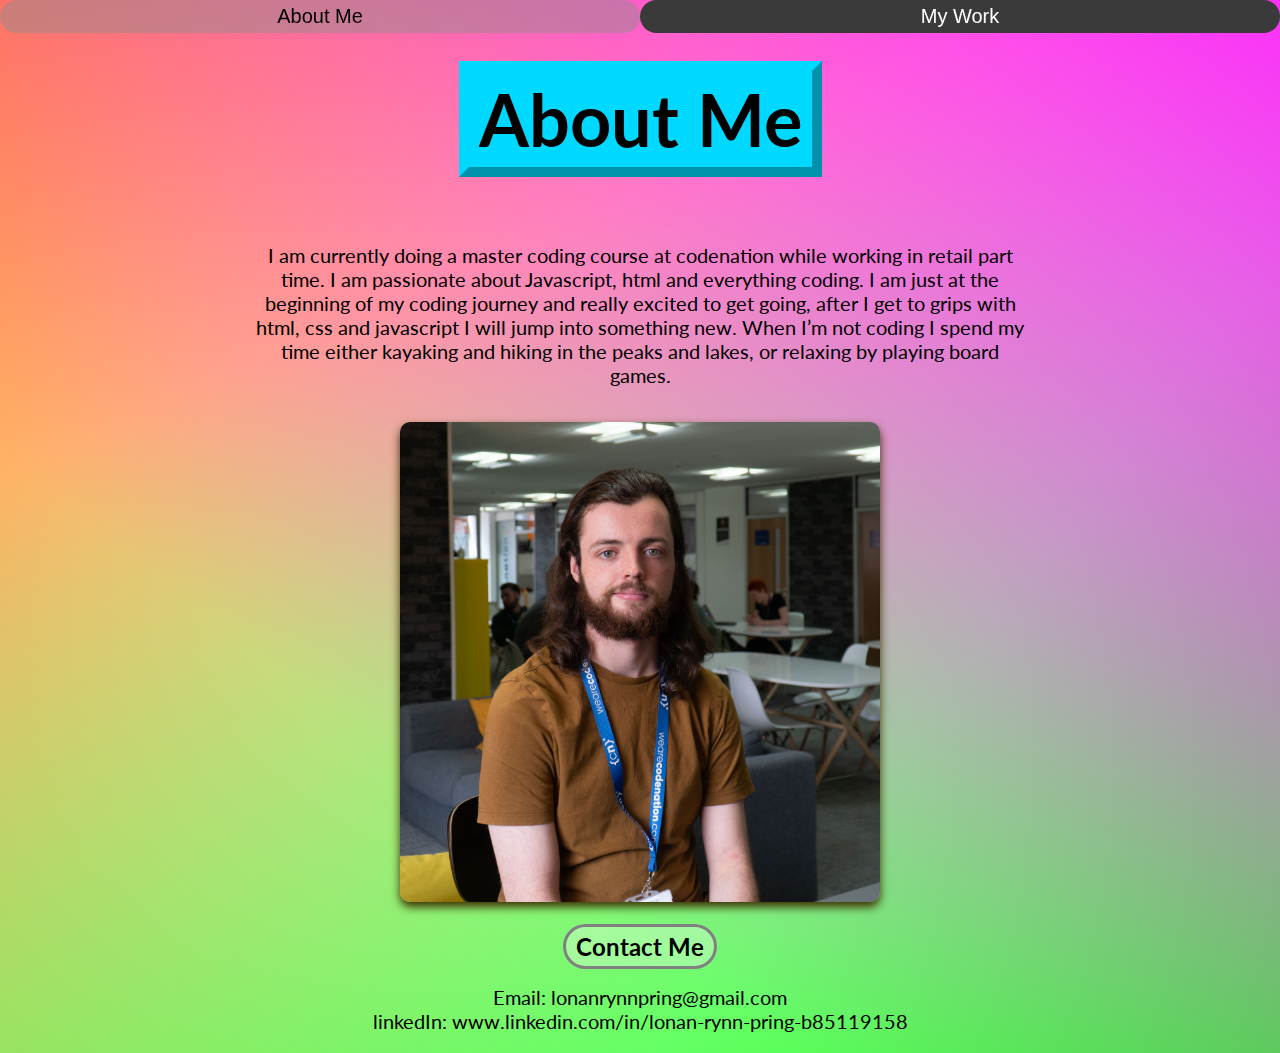
==== index.html @ 4b66cc76 "first commit" ====
<!DOCTYPE html>
<html lang="en">
<head>
    <meta charset="UTF-8">
    <link rel="stylesheet" type="text/css" href="main.css">
    <title>Portfolio</title>
</head>
<body>
    <div class="all">
    <div>
        <div class="container stick">
            <a class="box box1 selected" href="index.html">About Me</a>
            <a class="box box2" href="page2.html">My Work</a>
            <!-- <a class="box box3" href="page3.html">My Qualifications</a> -->
                        
        </div>
    </div>
        <br>
        <br>
        <br>
        <br>
    <h1 class="top">About Me</h1>
    <br>
    <br>
    <br>
    <div class="middle">
        <br>
        <br>
        <p>I am currently doing a master coding course at codenation while working in retail part time. I am passionate about Javascript, html and everything coding. I am just at the beginning of my coding journey and really excited to get going, after I get to grips with html, css and javascript I will jump into something new. When I’m not coding I spend my time either kayaking and hiking in the peaks and lakes, or relaxing by playing board games.
        </p>
        <img id="myImage" src="images/me.jpg" alt="profile picture">        
    </div>
    <div class="middle">
        <h2>Contact Me</h2>
        <br>
        <br>
        <p>Email: lonanrynnpring@gmail.com
            <br>
            linkedIn: www.linkedin.com/in/lonan-rynn-pring-b85119158
        </p>        
    </div>
    </div>
    
</body>
</html>
---- main.css ----
@import url('https://fonts.googleapis.com/css?family=Lato&display=swap');
* {
    text-align: center;
    margin:0;
    padding:0; 
    font-family: 'Lato', sans-serif;
}
body{
    box-sizing: border-box;
    background-image: linear-gradient(217deg, rgba(255, 0, 255, 0.8), rgba(255,0,255,0) 70.71%),
    linear-gradient(336deg, rgba(0, 255, 0, 0.8), rgba(0,255,0,0) 70.71%),
    linear-gradient(127deg, rgba(255, 128, 0, 0.8), rgba(255,128,0,0) 70.71%);
    background-size: cover;
    background-repeat: no-repeat;
}
h1 {
    font-size: 72px;
    text-align: center;
    background-color:rgb(0, 217, 255);
    display:inline;
    border-style: outset;
    border-color: rgb(0, 217, 255);
    border-width: 10px;
    padding: 5px 10px;
  } 
h2 {
    display: inline; 
    padding-left:10px;
    padding-right:10px;
    padding-top:5px;
    padding-bottom:5px;
    border-style: solid;
    border-color: grey;
    border-radius: 25px;
    background-color: rgba(255, 255, 255, 0.303);
    
}
h3{
    font-size:23px;
}
h4{
    font-size:23px;
}
p {
    display: block;
    padding-top: 5px;
    padding-right: 20%;
    padding-bottom: 5px;
    padding-left: 20%;
    background-clip: content-box;
    margin-bottom:15px;
    font-size:20px;
    align-content: center;
    
}
abbr {
    font-style: bold;
    font-weight: bold;
}
li {
    font-size:20px;
}

.link{
    display:inline-block;
    border: solid 1px white;
    background: rgba(0,0,128, 0.5);
    color: white;
    text-decoration:none;
    padding:10px;
    border-radius:25px;
    
}
.link:hover{
    border:solid 1px #CCC;
    background: #3a3a3a85;
    color: #CCC;
}
.top{
    box-sizing:border-box;
    /*top: 125px;*/
    /*padding-bottom: 75px;*/
    position:relative;
}
.middle{
    position:relative;
    /*top: 90px;*/
}
/*.myImage{
    background: url("images/mamtor.jpg");
    width: 360px;
    height: 480px;
    display: block;
    margin-left: auto;
    margin-right: auto;
    margin-top: 30px;
    margin-bottom: 30px;
    border-radius: 10px;
    box-shadow: 0px 5px 10px #3c2f00;
}*/


.box {
    color:white;
    font-size: 20px;
    font-family: sans-serif;
    text-align: center;
    padding:5px;
    flex: 1;
    border-radius: 25px;
    text-decoration:none;
}
.box:hover { 
    background:white;
    color:#3a3a3a
}
.box1 { background: #000000;;}
  
.box2 { background:#3a3a3a;}

.box3 { background:#7c7c7c;}


.container {
    display: flex;
}

.stick{
    position:fixed;
    width:100%;
    z-index: 1;
}
.selected{
    background-color:rgba(140, 140, 140, 0.459);
    color:black;
}
.screenshot{
    
        max-width:50%;
        max-height:50%;
      
}
.trello{
    font-size: 20px;
}
.backtotop{
    /*border: solid 1px yellow;*/
    background: rgba(0, 0, 0, 0.5);
    color: rgb(255, 255, 255);
    text-decoration:none;
    padding:10px;
    border-radius:25px;
}
#myImage{
    background: url("images/me.jpg");
    width: 480px;
    height: 480px;
    display: block;
    margin-left: auto;
    margin-right: auto;
    margin-top: 30px;
    margin-bottom: 30px;
    border-radius: 10px;
    box-shadow: 0px 5px 10px #3c2f00;
}
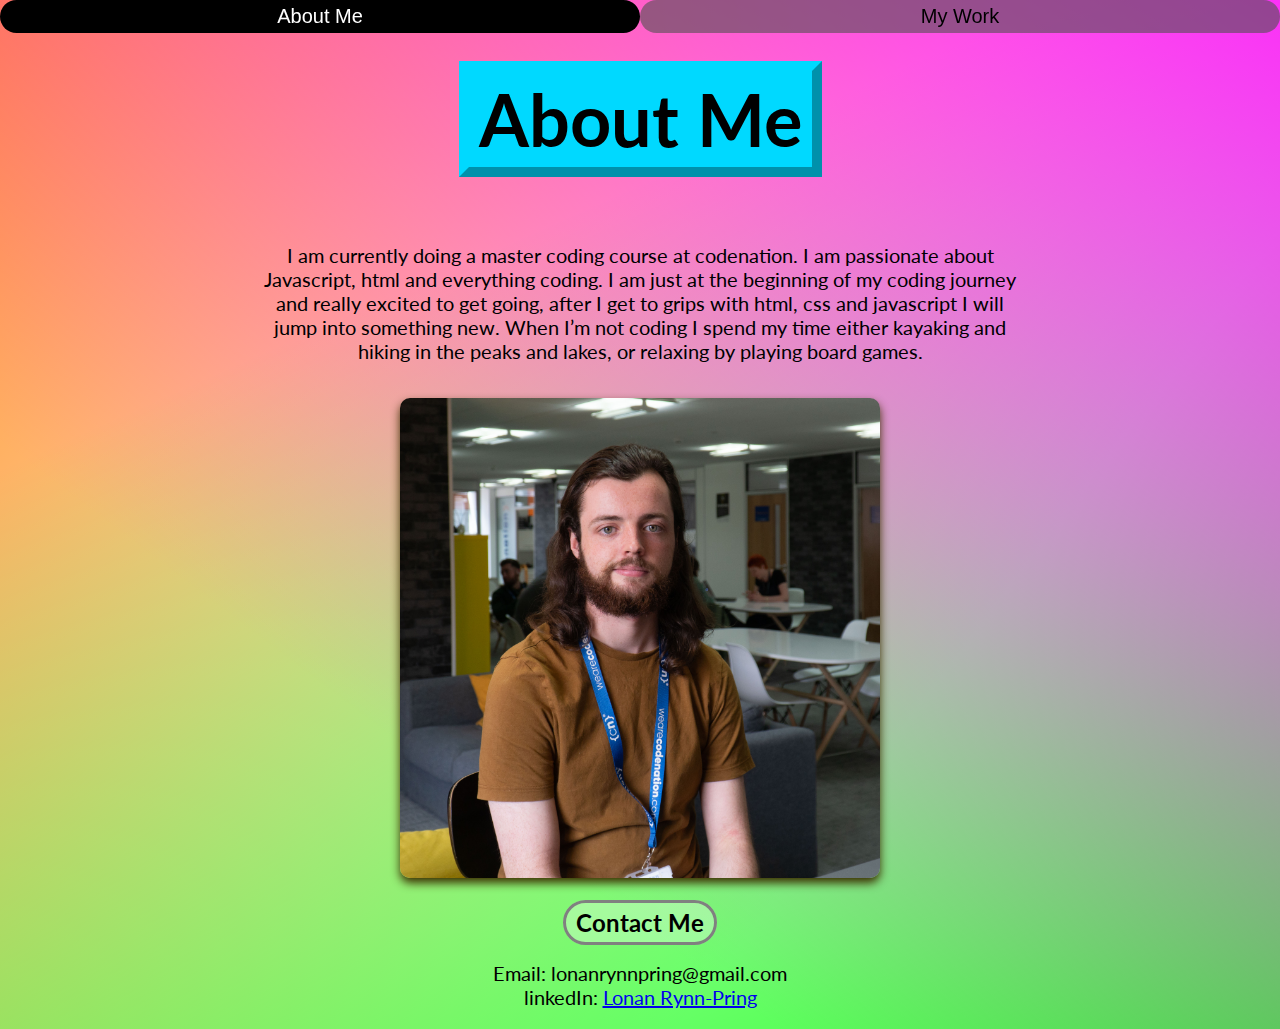
==== commit 6469c73d: "updates, added calculator and to do list" ====
--- a/index.html
+++ b/index.html
@@ -26,7 +26,7 @@
     <div class="middle">
         <br>
         <br>
-        <p>I am currently doing a master coding course at codenation while working in retail part time. I am passionate about Javascript, html and everything coding. I am just at the beginning of my coding journey and really excited to get going, after I get to grips with html, css and javascript I will jump into something new. When I’m not coding I spend my time either kayaking and hiking in the peaks and lakes, or relaxing by playing board games.
+        <p>I am currently doing a master coding course at codenation. I am passionate about Javascript, html and everything coding. I am just at the beginning of my coding journey and really excited to get going, after I get to grips with html, css and javascript I will jump into something new. When I’m not coding I spend my time either kayaking and hiking in the peaks and lakes, or relaxing by playing board games.
         </p>
         <img id="myImage" src="images/me.jpg" alt="profile picture">        
     </div>
@@ -34,9 +34,10 @@
         <h2>Contact Me</h2>
         <br>
         <br>
-        <p>Email: lonanrynnpring@gmail.com
+        <p>
+            Email: lonanrynnpring@gmail.com
             <br>
-            linkedIn: www.linkedin.com/in/lonan-rynn-pring-b85119158
+            linkedIn: <a href="https://www.linkedin.com/in/lonan-rynn-pring-b85119158/" target="_blank">Lonan Rynn-Pring</a>
         </p>        
     </div>
     </div>
--- a/main.css
+++ b/main.css
@@ -101,7 +101,7 @@
 
 
 .box {
-    color:white;
+    color:black;
     font-size: 20px;
     font-family: sans-serif;
     text-align: center;
@@ -114,11 +114,11 @@
     background:white;
     color:#3a3a3a
 }
-.box1 { background: #000000;;}
+.box1 { background: rgba(140, 140, 140, 0.459);}
   
-.box2 { background:#3a3a3a;}
+.box2 { background:rgba(80, 80, 80, 0.6);}
 
-.box3 { background:#7c7c7c;}
+.box3 { background:rgba(40, 40, 40, 0.75);}
 
 
 .container {
@@ -131,8 +131,8 @@
     z-index: 1;
 }
 .selected{
-    background-color:rgba(140, 140, 140, 0.459);
-    color:black;
+    background-color:black;
+    color:white;
 }
 .screenshot{
     
